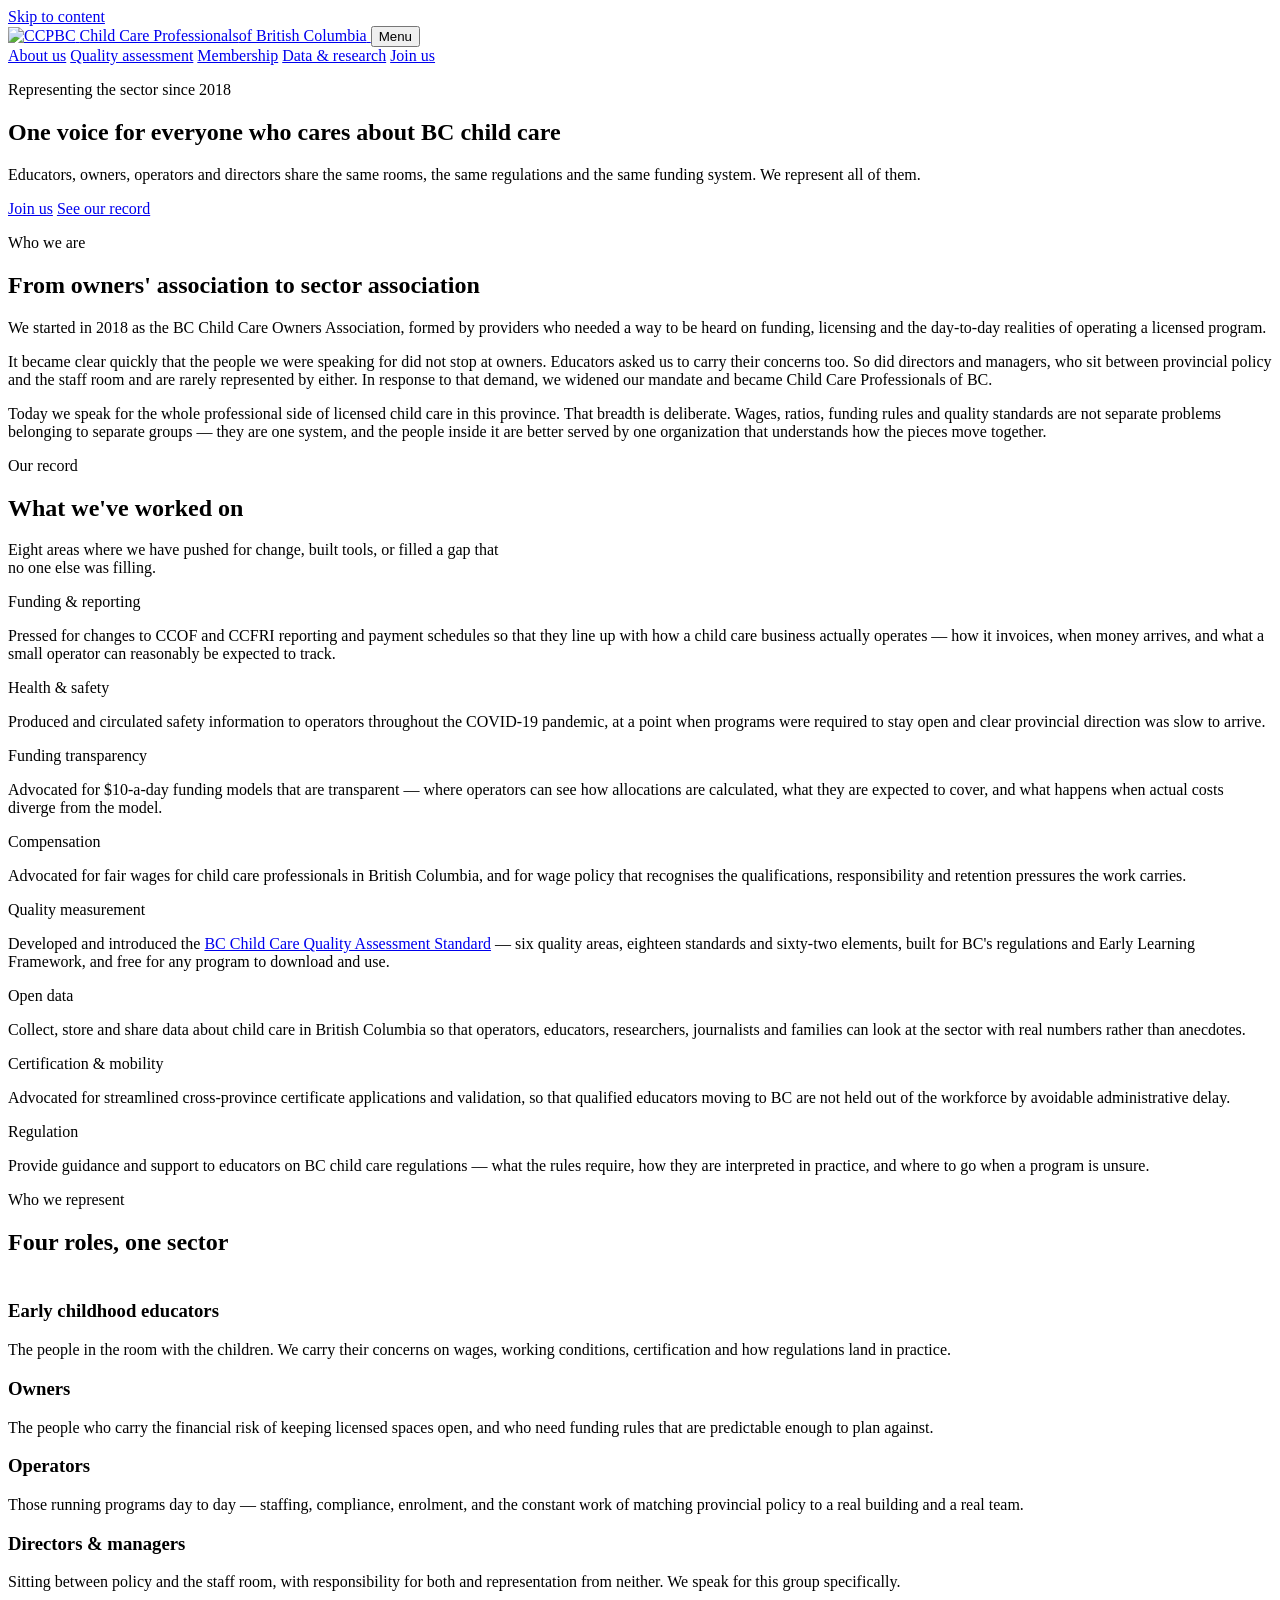
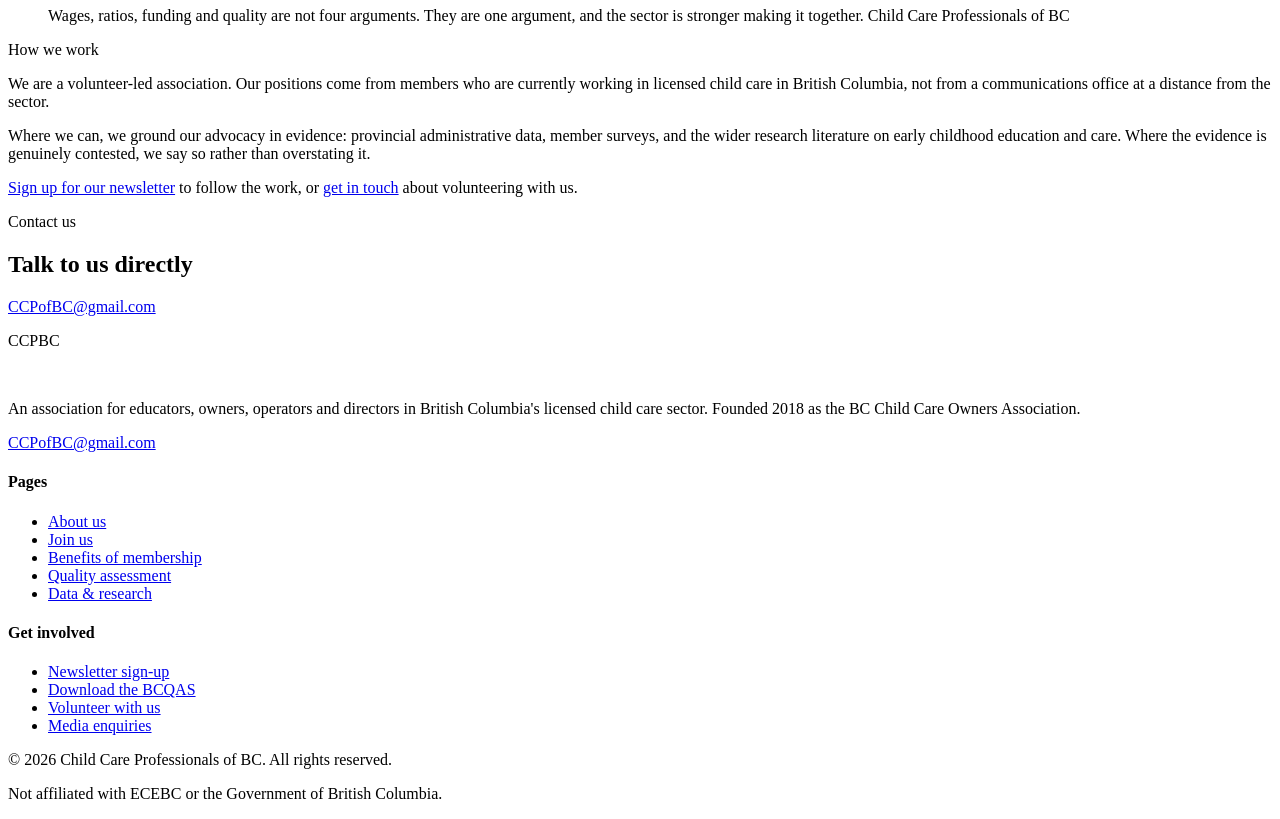
==== index.html @ 90296a8d "Add files via upload" ====
<!DOCTYPE html>
<html lang="en-CA">
<head>
<meta charset="utf-8">
<meta name="viewport" content="width=device-width, initial-scale=1">
<title>About us — Child Care Professionals of BC</title>
<meta name="description" content="Child Care Professionals of BC represents educators, owners, operators and directors across the province's licensed child care sector. Founded in 2018.">
<link rel="canonical" href="https://www.ccpofbc.org/">
<meta property="og:type" content="website">
<meta property="og:site_name" content="Child Care Professionals of BC">
<meta property="og:locale" content="en_CA">
<meta property="og:url" content="https://www.ccpofbc.org/">
<meta property="og:title" content="About us — Child Care Professionals of BC">
<meta property="og:description" content="Child Care Professionals of BC represents educators, owners, operators and directors across the province's licensed child care sector. Founded in 2018.">
<meta property="og:image" content="https://www.ccpofbc.org/assets/social-card.png">
<meta name="twitter:card" content="summary_large_image">
<meta name="twitter:title" content="About us — Child Care Professionals of BC">
<meta name="twitter:description" content="Child Care Professionals of BC represents educators, owners, operators and directors across the province's licensed child care sector. Founded in 2018.">
<meta name="twitter:image" content="https://www.ccpofbc.org/assets/social-card.png">
<link rel="icon" href="assets/favicon.svg" type="image/svg+xml">
<link rel="preconnect" href="https://fonts.googleapis.com">
<link rel="preconnect" href="https://fonts.gstatic.com" crossorigin>
<link href="https://fonts.googleapis.com/css2?family=Playfair+Display:ital,wght@0,400;0,700;0,800;1,400;1,700&family=Source+Sans+3:wght@400;600;700&display=swap" rel="stylesheet">
<link rel="stylesheet" href="assets/styles.css">
<script type="application/ld+json">
{
  "@context": "https://schema.org",
  "@type": "Organization",
  "name": "Child Care Professionals of BC",
  "alternateName": ["CCPofBC", "BC Child Care Owners Association", "BCCCOA"],
  "url": "https://www.ccpofbc.org/",
  "email": "CCPofBC@gmail.com",
  "foundingDate": "2018",
  "logo": "https://www.ccpofbc.org/assets/logo.png",
  "areaServed": {
    "@type": "AdministrativeArea",
    "name": "British Columbia, Canada"
  },
  "description": "An association representing early childhood educators, owners, operators and directors in British Columbia's licensed child care sector."
}
</script>
</head>
<body>
<a class="skip" href="#main">Skip to content</a>

<header class="topbar">
  <div class="wrap topbar__inner">
    <a class="brand" href="index.html">
      <img class="brand__logo" src="assets/logo.png" width="993" height="402" alt="CCPBC">
      <span class="brand__name">Child Care Professionals<span>of British Columbia</span></span>
    </a>
    <button class="menu-toggle" aria-expanded="false" aria-controls="site-nav">Menu</button>
    <nav class="nav" id="site-nav" aria-label="Main">
      <a href="index.html" aria-current="page">About us</a>
      <a href="quality-assessment.html">Quality assessment</a>
      <a href="benefits.html">Membership</a>
      <a href="data-research.html">Data &amp; research</a>
      <a class="btn btn--primary" href="join.html">Join us</a>
    </nav>
  </div>
</header>

<main id="main">

  <section class="hero">
    <div class="wrap">
      <p class="eyebrow">Representing the sector since 2018</p>
      <h1>One voice for everyone who cares about BC child care</h1>
    </div>
  </section>

  <section class="hero-intro">
    <div class="wrap">
      <p class="lede">Educators, owners, operators and directors share the same rooms, the same regulations and the same funding system. We represent all of them.</p>
      <div class="actions">
        <a class="btn btn--primary" href="join.html">Join us</a>
        <a class="btn btn--ghost" href="#record">See our record</a>
      </div>
    </div>
  </section>

  <section class="band">
    <div class="wrap grid grid--split">
      <div>
        <p class="eyebrow">Who we are</p>
        <h2>From owners' association to sector association</h2>
      </div>
      <div>
        <p class="lede">We started in 2018 as the BC Child Care Owners Association, formed by providers who needed a way to be heard on funding, licensing and the day-to-day realities of operating a licensed program.</p>
        <p>It became clear quickly that the people we were speaking for did not stop at owners. Educators asked us to carry their concerns too. So did directors and managers, who sit between provincial policy and the staff room and are rarely represented by either. In response to that demand, we widened our mandate and became Child Care Professionals of BC.</p>
        <p>Today we speak for the whole professional side of licensed child care in this province. That breadth is deliberate. Wages, ratios, funding rules and quality standards are not separate problems belonging to separate groups — they are one system, and the people inside it are better served by one organization that understands how the pieces move together.</p>
      </div>
    </div>
  </section>

  <section class="band band--paper" id="record">
    <div class="wrap">
      <p class="eyebrow">Our record</p>
      <h2>What we've worked on</h2>
      <p class="lede" style="max-width:62ch;">Eight areas where we have pushed for change, built tools, or filled a gap that no one else was filling.</p>

      <div class="record">
        <div class="record__row">
          <p class="record__tag">Funding &amp; reporting</p>
          <p class="record__body">Pressed for changes to CCOF and CCFRI reporting and payment schedules so that they line up with how a child care business actually operates — how it invoices, when money arrives, and what a small operator can reasonably be expected to track.</p>
        </div>
        <div class="record__row">
          <p class="record__tag">Health &amp; safety</p>
          <p class="record__body">Produced and circulated safety information to operators throughout the COVID-19 pandemic, at a point when programs were required to stay open and clear provincial direction was slow to arrive.</p>
        </div>
        <div class="record__row">
          <p class="record__tag">Funding transparency</p>
          <p class="record__body">Advocated for $10-a-day funding models that are transparent — where operators can see how allocations are calculated, what they are expected to cover, and what happens when actual costs diverge from the model.</p>
        </div>
        <div class="record__row">
          <p class="record__tag">Compensation</p>
          <p class="record__body">Advocated for fair wages for child care professionals in British Columbia, and for wage policy that recognises the qualifications, responsibility and retention pressures the work carries.</p>
        </div>
        <div class="record__row">
          <p class="record__tag">Quality measurement</p>
          <p class="record__body">Developed and introduced the <a href="quality-assessment.html">BC Child Care Quality Assessment Standard</a> — six quality areas, eighteen standards and sixty-two elements, built for BC's regulations and Early Learning Framework, and free for any program to download and use.</p>
        </div>
        <div class="record__row">
          <p class="record__tag">Open data</p>
          <p class="record__body">Collect, store and share data about child care in British Columbia so that operators, educators, researchers, journalists and families can look at the sector with real numbers rather than anecdotes.</p>
        </div>
        <div class="record__row">
          <p class="record__tag">Certification &amp; mobility</p>
          <p class="record__body">Advocated for streamlined cross-province certificate applications and validation, so that qualified educators moving to BC are not held out of the workforce by avoidable administrative delay.</p>
        </div>
        <div class="record__row">
          <p class="record__tag">Regulation</p>
          <p class="record__body">Provide guidance and support to educators on BC child care regulations — what the rules require, how they are interpreted in practice, and where to go when a program is unsure.</p>
        </div>
      </div>
    </div>
  </section>

  <section class="band band--ink">
    <div class="wrap">
      <p class="eyebrow">Who we represent</p>
      <h2>Four roles, one sector</h2>
      <div class="grid grid--4" style="margin-top:44px;">
        <div class="card">
          <h3>Early childhood educators</h3>
          <p>The people in the room with the children. We carry their concerns on wages, working conditions, certification and how regulations land in practice.</p>
        </div>
        <div class="card">
          <h3>Owners</h3>
          <p>The people who carry the financial risk of keeping licensed spaces open, and who need funding rules that are predictable enough to plan against.</p>
        </div>
        <div class="card">
          <h3>Operators</h3>
          <p>Those running programs day to day — staffing, compliance, enrolment, and the constant work of matching provincial policy to a real building and a real team.</p>
        </div>
        <div class="card">
          <h3>Directors &amp; managers</h3>
          <p>Sitting between policy and the staff room, with responsibility for both and representation from neither. We speak for this group specifically.</p>
        </div>
      </div>
    </div>
  </section>

  <section class="band band--petal">
    <div class="wrap grid grid--split">
      <blockquote class="quote">
        Wages, ratios, funding and quality are not four arguments. They are one argument, and the sector is stronger making it together.
        <span class="quote__source">Child Care Professionals of BC</span>
      </blockquote>
      <div>
        <p class="eyebrow">How we work</p>
        <p>We are a volunteer-led association. Our positions come from members who are currently working in licensed child care in British Columbia, not from a communications office at a distance from the sector.</p>
        <p>Where we can, we ground our advocacy in evidence: provincial administrative data, member surveys, and the wider research literature on early childhood education and care. Where the evidence is genuinely contested, we say so rather than overstating it.</p>
        <p><a href="join.html">Sign up for our newsletter</a> to follow the work, or <a href="mailto:CCPofBC@gmail.com">get in touch</a> about volunteering with us.</p>
      </div>
    </div>
  </section>

  <section class="band band--tight band--paper">
    <div class="wrap contact-strip">
      <div>
        <p class="eyebrow">Contact us</p>
        <h2>Talk to us directly</h2>
      </div>
      <a class="btn btn--dark" href="mailto:CCPofBC@gmail.com">CCPofBC@gmail.com</a>
    </div>
  </section>

</main>

<footer class="footer">
  <div class="wrap">
    <div class="footer__top">
      <div>
        <p class="footer__mark">CCPBC</p>
        <p><strong style="color:#fff;">Child Care Professionals of British Columbia</strong></p>
        <p>An association for educators, owners, operators and directors in British Columbia's licensed child care sector. Founded 2018 as the BC Child Care Owners Association.</p>
        <p><a href="mailto:CCPofBC@gmail.com">CCPofBC@gmail.com</a></p>
      </div>
      <div>
        <h4>Pages</h4>
        <ul>
          <li><a href="index.html">About us</a></li>
          <li><a href="join.html">Join us</a></li>
          <li><a href="benefits.html">Benefits of membership</a></li>
          <li><a href="quality-assessment.html">Quality assessment</a></li>
          <li><a href="data-research.html">Data &amp; research</a></li>
        </ul>
      </div>
      <div>
        <h4>Get involved</h4>
        <ul>
          <li><a href="join.html">Newsletter sign-up</a></li>
          <li><a href="quality-assessment.html#download">Download the BCQAS</a></li>
          <li><a href="mailto:CCPofBC@gmail.com">Volunteer with us</a></li>
          <li><a href="mailto:CCPofBC@gmail.com">Media enquiries</a></li>
        </ul>
      </div>
    </div>
    <div class="footer__base">
      <p>&copy; 2026 Child Care Professionals of BC. All rights reserved.</p>
      <p>Not affiliated with ECEBC or the Government of British Columbia.</p>
    </div>
  </div>
</footer>

<script src="assets/site.js" defer></script>
</body>
</html>
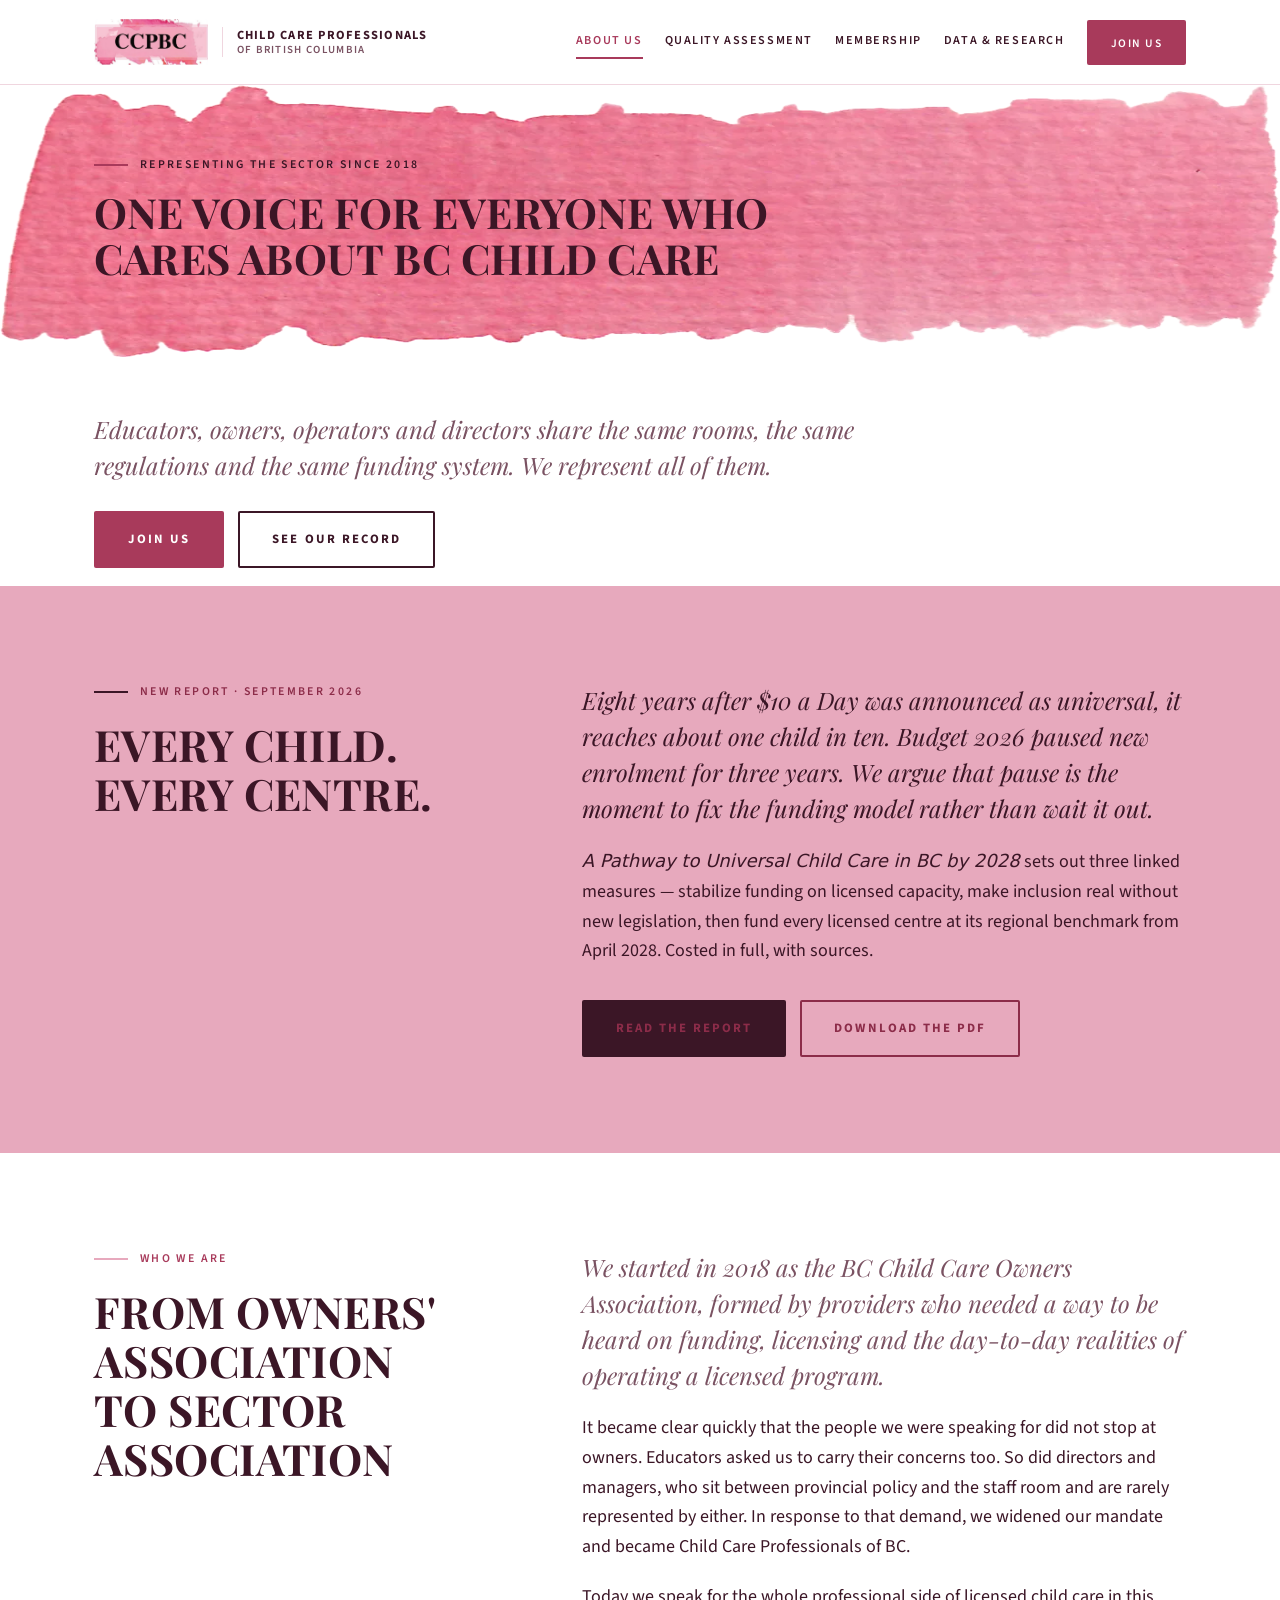
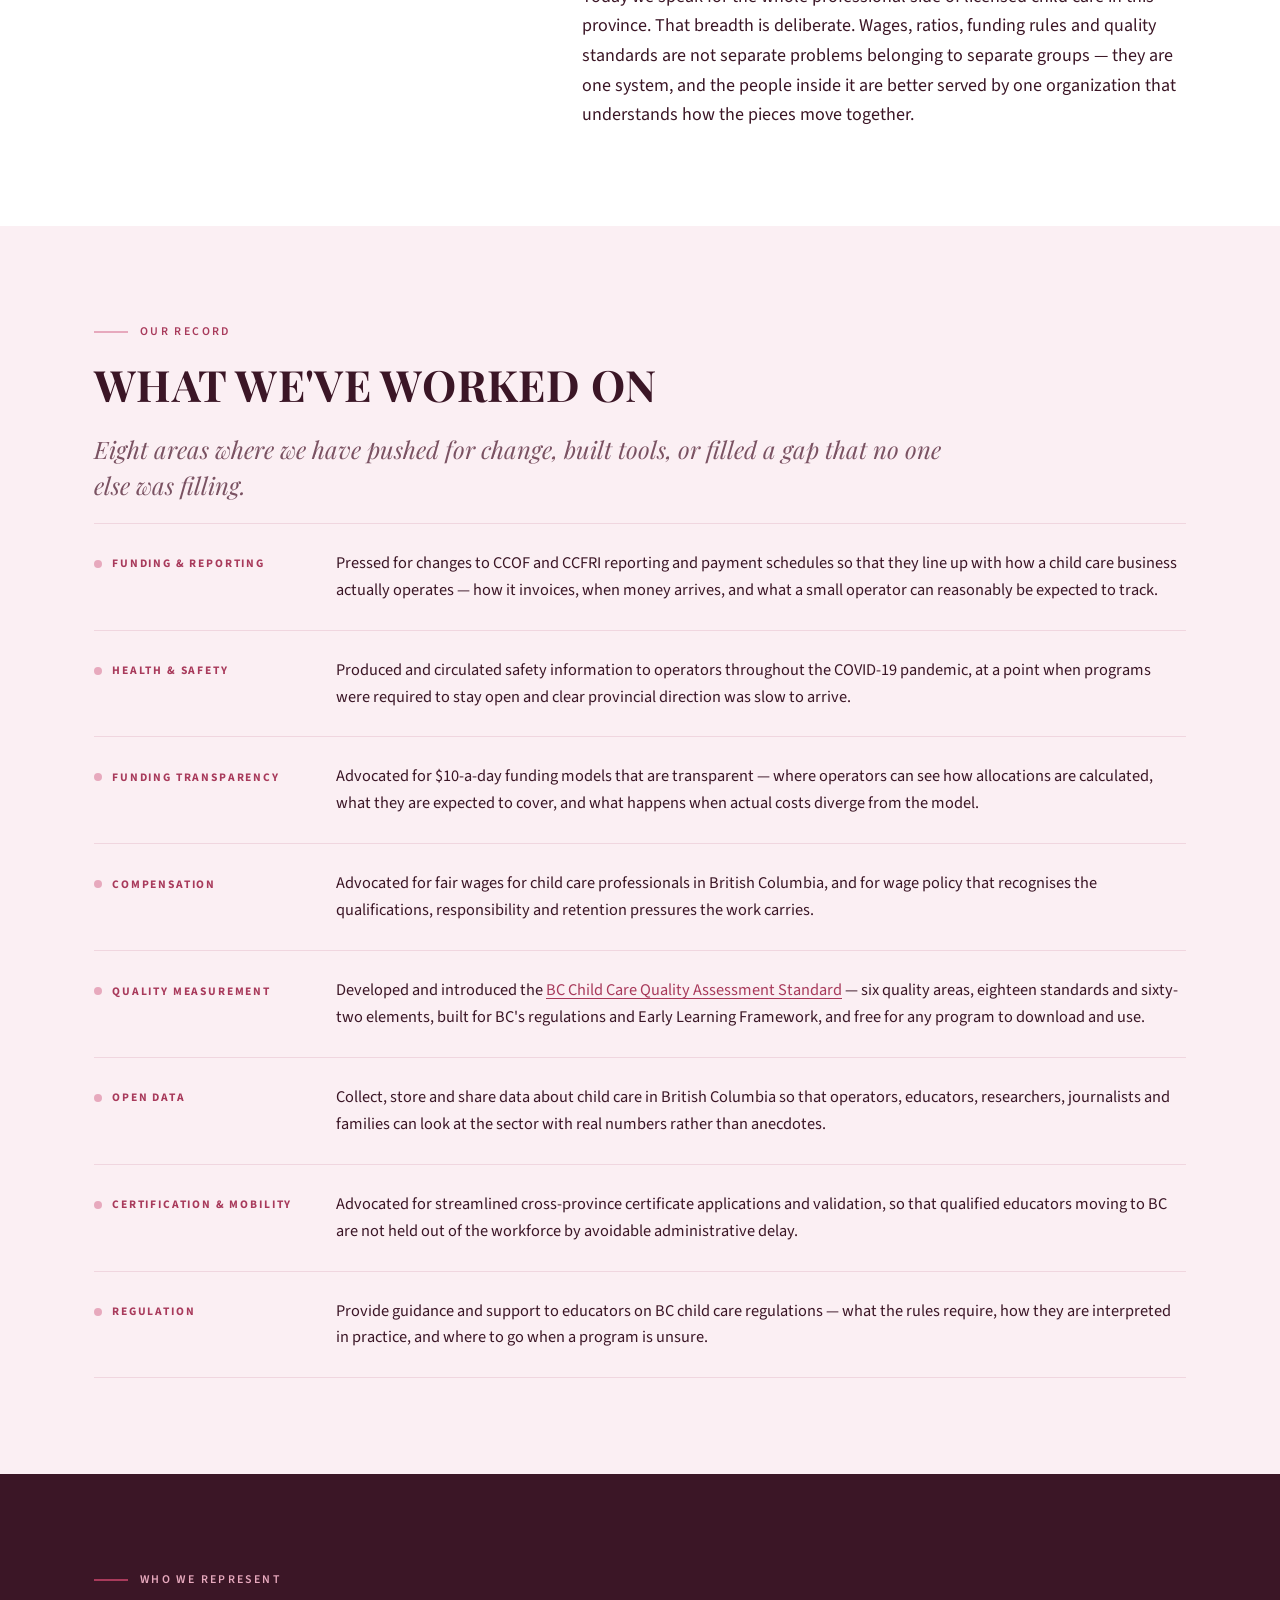
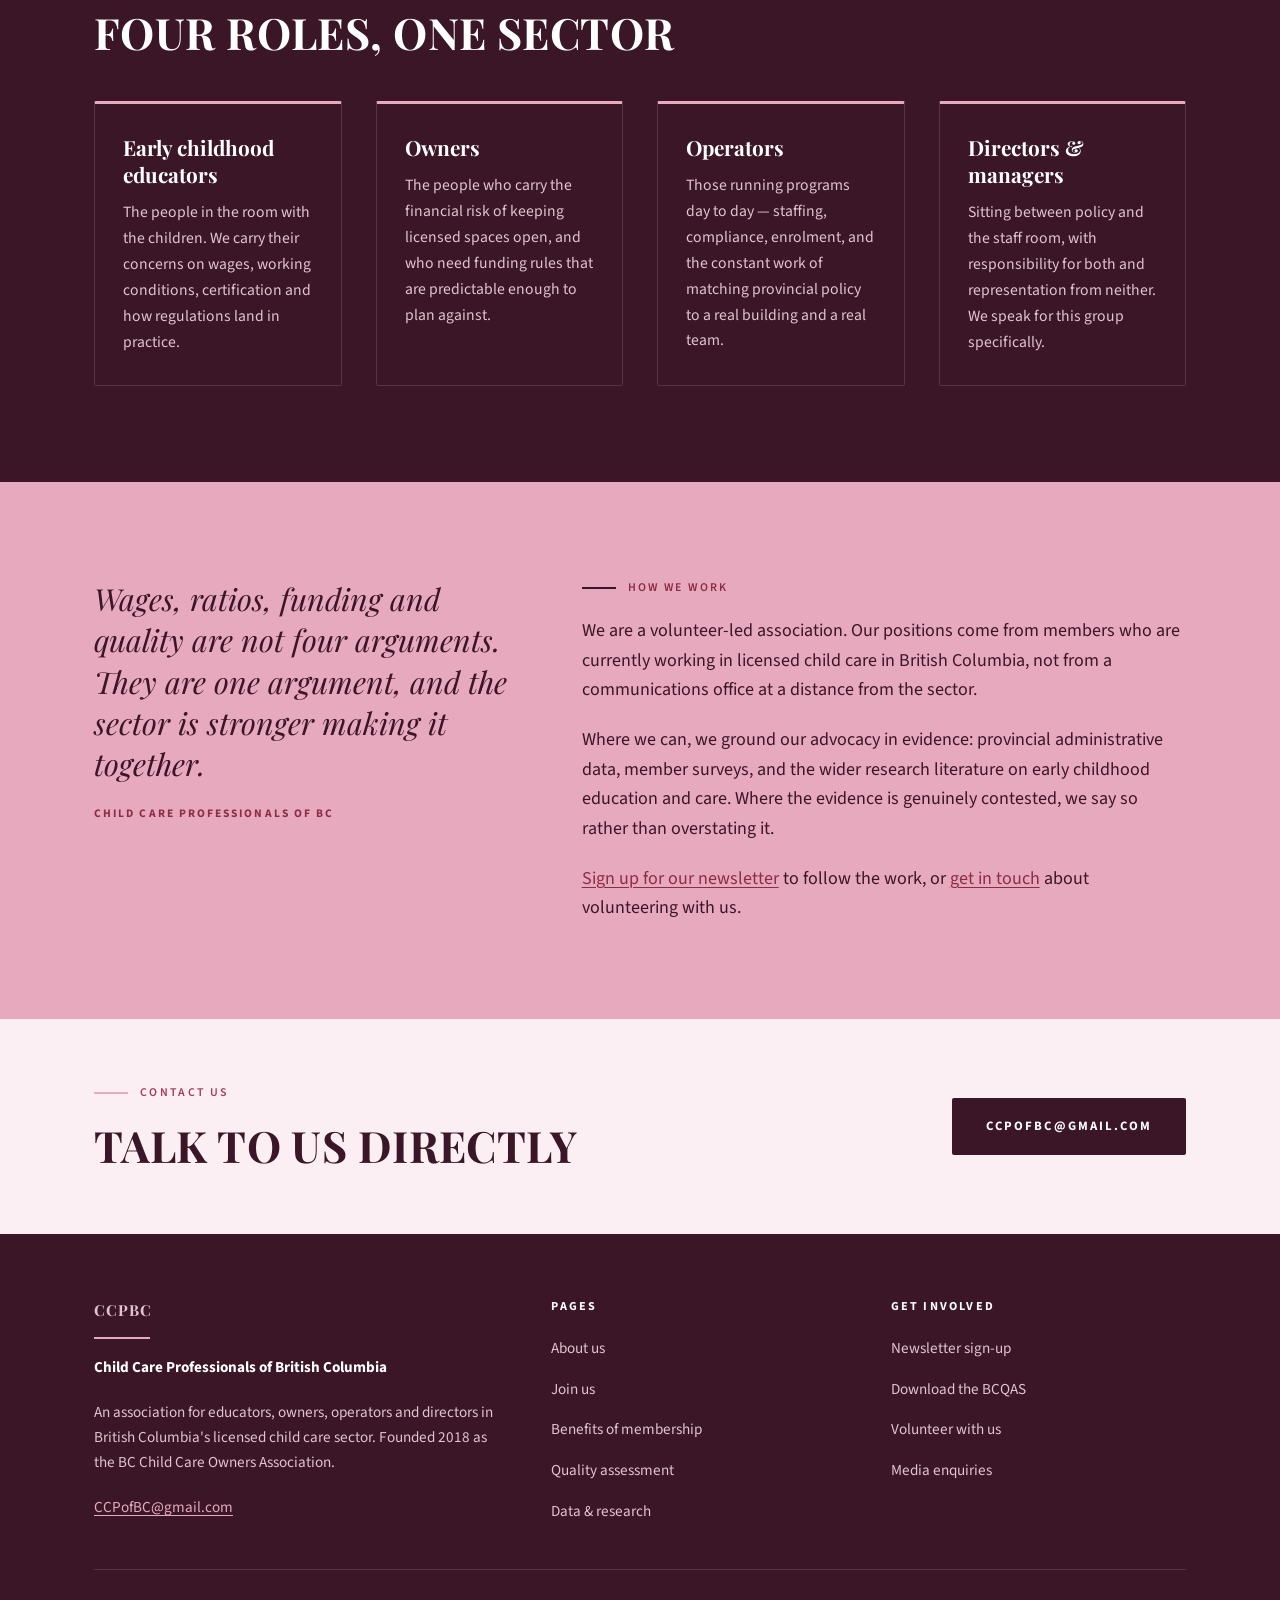
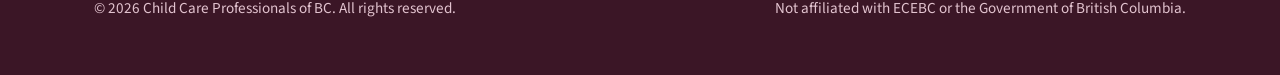
==== commit 540c13e8: "Add files via upload" ====
--- a/index.html
+++ b/index.html
@@ -79,6 +79,23 @@
     </div>
   </section>
 
+  <section class="band band--petal">
+    <div class="wrap grid grid--split">
+      <div>
+        <p class="eyebrow">New report · September 2026</p>
+        <h2>Every child. Every centre.</h2>
+      </div>
+      <div>
+        <p class="lede">Eight years after $10 a Day was announced as universal, it reaches about one child in ten. Budget 2026 paused new enrolment for three years. We argue that pause is the moment to fix the funding model rather than wait it out.</p>
+        <p><em>A Pathway to Universal Child Care in BC by 2028</em> sets out three linked measures &mdash; stabilize funding on licensed capacity, make inclusion real without new legislation, then fund every licensed centre at its regional benchmark from April 2028. Costed in full, with sources.</p>
+        <div class="actions">
+          <a class="btn btn--dark" href="data-research.html">Read the report</a>
+          <a class="btn btn--ghost" href="assets/pathway-to-universal-child-care-2028.pdf" download>Download the PDF</a>
+        </div>
+      </div>
+    </div>
+  </section>
+
   <section class="band">
     <div class="wrap grid grid--split">
       <div>
--- a/assets/styles.css
+++ b/assets/styles.css
@@ -0,0 +1,532 @@
+/* ============================================================
+   Child Care Professionals of BC
+   Shared stylesheet
+   ------------------------------------------------------------
+   Palette sampled from the CCPBC logo. Contrast ratios checked
+   against WCAG AA. Change a token here, it changes everywhere.
+   ============================================================ */
+
+:root {
+  /* Colour — pink and white */
+  --plum:     #3B1626;  /* text and dark bands      15.8:1 on white */
+  --plum-lt:  #55223A;  /* hover on plum                            */
+  --rose:     #A83A5B;  /* primary: buttons, links   6.1:1 w/ white */
+  --rose-dk:  #8C2C49;  /* primary hover                            */
+  --petal:    #E7A9BD;  /* the logo's wash colour   8.1:1 w/ plum   */
+  --petal-lt: #EFC6D3;  /* softer wash tone                         */
+  --blush:    #FBEFF3;  /* light section background                 */
+  --white:    #FFFFFF;
+  --muted:    #7A5262;  /* secondary text on light   6.5:1 on white */
+  --muted-lt: #E2C3CF;  /* secondary text on plum                   */
+  --line:     #F0D6DF;  /* hairlines on light                       */
+  --line-dk:  #5A3145;  /* hairlines on plum                        */
+
+  /* Type — Playfair Display echoes the serif in the logo mark */
+  --display: "Playfair Display", Georgia, "Times New Roman", serif;
+  --body:    "Source Sans 3", "Segoe UI", system-ui, sans-serif;
+
+  /* Layout */
+  --wrap: 1140px;
+  --gutter: 24px;
+  --band-y: 96px;
+  --radius: 2px;
+}
+
+/* ---------- Reset ---------- */
+*, *::before, *::after { box-sizing: border-box; }
+
+html { scroll-behavior: smooth; }
+
+body {
+  margin: 0;
+  background: var(--white);
+  color: var(--plum);
+  font-family: var(--body);
+  font-size: 18px;
+  line-height: 1.65;
+  -webkit-font-smoothing: antialiased;
+}
+
+img { max-width: 100%; display: block; }
+
+a { color: var(--rose); text-decoration-thickness: 1px; text-underline-offset: 3px; }
+a:hover { color: var(--rose-dk); }
+
+:focus-visible { outline: 3px solid var(--rose); outline-offset: 3px; }
+
+.skip {
+  position: absolute; left: -9999px; top: 0;
+  background: var(--rose); color: var(--white);
+  padding: 12px 20px; font-weight: 700; z-index: 200;
+}
+.skip:focus { left: 0; }
+
+/* ---------- Layout helpers ---------- */
+.wrap {
+  width: 100%;
+  max-width: var(--wrap);
+  margin: 0 auto;
+  padding-left: var(--gutter);
+  padding-right: var(--gutter);
+}
+.wrap--narrow { max-width: 780px; }
+
+.band { padding-top: var(--band-y); padding-bottom: var(--band-y); }
+.band--tight { padding-top: 64px; padding-bottom: 64px; }
+.band--paper  { background: var(--blush); }
+.band--ink    { background: var(--plum);  color: var(--white); }
+.band--petal { background: var(--petal); color: var(--plum); }
+
+.band--ink a { color: var(--petal); }
+.band--ink p { color: #EBD6DE; }
+.band--petal a { color: var(--rose-dk); }
+
+/* ---------- Type ---------- */
+.eyebrow {
+  font-family: var(--body);
+  font-size: 0.74rem;
+  font-weight: 600;
+  letter-spacing: 0.2em;
+  text-transform: uppercase;
+  color: var(--rose);
+  margin: 0 0 18px;
+  display: flex;
+  align-items: center;
+  gap: 12px;
+}
+.eyebrow::before {
+  content: "";
+  width: 34px; height: 2px;
+  background: var(--petal);
+  flex: none;
+}
+.band--ink .eyebrow { color: var(--petal); }
+.band--ink .eyebrow::before { background: var(--rose); }
+.band--petal .eyebrow { color: var(--rose-dk); }
+.band--petal .eyebrow::before { background: var(--plum); }
+
+h1, h2, h3, h4 {
+  font-family: var(--display);
+  font-weight: 700;
+  margin: 0 0 22px;
+  text-wrap: balance;
+}
+
+/* Serif capitals need a little tracking and air, unlike a grotesque */
+h1 {
+  font-size: clamp(2.3rem, 5.4vw, 4rem);
+  text-transform: uppercase;
+  letter-spacing: 0.005em;
+  line-height: 1.1;
+}
+h2 {
+  font-size: clamp(1.75rem, 3.4vw, 2.7rem);
+  text-transform: uppercase;
+  letter-spacing: 0.01em;
+  line-height: 1.14;
+}
+h3 { font-size: 1.3rem; line-height: 1.3; letter-spacing: 0; }
+h4 {
+  font-family: var(--body);
+  font-size: 0.76rem; font-weight: 700;
+  letter-spacing: 0.18em; text-transform: uppercase;
+  line-height: 1.4;
+}
+
+p { margin: 0 0 20px; }
+p:last-child { margin-bottom: 0; }
+
+.lede {
+  font-family: var(--display);
+  font-style: italic;
+  font-weight: 400;
+  font-size: clamp(1.2rem, 2vw, 1.5rem);
+  line-height: 1.5;
+  color: var(--muted);
+}
+.band--ink .lede { color: #E4CBD5; }
+.band--petal .lede { color: var(--plum); }
+
+/* Signature: the logo's wash colour, brushed behind a word */
+.mark { position: relative; display: inline-block; z-index: 0; }
+.mark::after {
+  content: "";
+  position: absolute;
+  left: -0.1em; right: -0.1em;
+  bottom: 0.04em;
+  height: 0.36em;
+  background: var(--petal);
+  z-index: -1;
+}
+.band--petal .mark::after { background: var(--white); }
+
+/* ---------- Buttons ---------- */
+.btn {
+  display: inline-block;
+  font-family: var(--body);
+  font-size: 0.8rem;
+  font-weight: 700;
+  letter-spacing: 0.16em;
+  text-transform: uppercase;
+  padding: 16px 32px;
+  border: 2px solid transparent;
+  border-radius: var(--radius);
+  cursor: pointer;
+  text-decoration: none;
+  transition: background-color .18s ease, color .18s ease, border-color .18s ease;
+}
+.btn--primary { background: var(--rose); color: var(--white); }
+.btn--primary:hover { background: var(--rose-dk); color: var(--white); }
+.btn--dark { background: var(--plum); color: var(--white); }
+.btn--dark:hover { background: var(--plum-lt); color: var(--white); }
+.btn--ghost { border-color: currentColor; background: transparent; color: inherit; }
+.btn--ghost:hover { background: var(--plum); border-color: var(--plum); color: var(--white); }
+.band--ink .btn--ghost:hover { background: var(--white); border-color: var(--white); color: var(--plum); }
+
+.actions { display: flex; flex-wrap: wrap; gap: 14px; margin-top: 34px; }
+
+/* ---------- Header ---------- */
+.topbar {
+  position: sticky; top: 0; z-index: 100;
+  background: var(--white);
+  border-bottom: 1px solid var(--line);
+}
+.topbar__inner {
+  display: flex; align-items: center; justify-content: space-between;
+  gap: 20px; min-height: 84px;
+}
+.brand { display: flex; align-items: center; gap: 14px; text-decoration: none; color: var(--plum); }
+.brand__logo { height: 46px; width: auto; flex: none; }
+.brand__name {
+  font-family: var(--body);
+  font-weight: 700; font-size: 0.78rem;
+  letter-spacing: 0.1em; text-transform: uppercase;
+  line-height: 1.3;
+  padding-left: 14px;
+  border-left: 1px solid var(--line);
+}
+.brand__name span {
+  display: block; font-weight: 600;
+  font-size: 0.68rem; letter-spacing: 0.12em; color: var(--muted);
+}
+
+.nav { display: flex; align-items: center; gap: 22px; }
+.nav a {
+  font-family: var(--body);
+  font-size: 0.76rem; font-weight: 600;
+  letter-spacing: 0.13em; text-transform: uppercase;
+  text-decoration: none; color: var(--plum);
+  padding-top: 6px; padding-bottom: 6px;
+  border-bottom: 2px solid transparent;
+}
+.nav a:hover { color: var(--rose); border-bottom-color: var(--petal); }
+.nav a[aria-current="page"] { color: var(--rose); border-bottom-color: var(--rose); }
+.nav .btn { padding: 12px 22px; font-size: 0.72rem; border-bottom: 0; color: var(--white); }
+.nav .btn:hover { border-bottom: 0; color: var(--white); }
+
+.menu-toggle {
+  display: none;
+  background: none; border: 1px solid var(--line);
+  border-radius: var(--radius);
+  padding: 10px 14px; cursor: pointer;
+  font-family: var(--body); font-size: 0.74rem; font-weight: 700;
+  letter-spacing: 0.14em; text-transform: uppercase;
+  color: var(--plum);
+}
+
+/* ---------- Hero ----------
+   A full-bleed band of your brush stroke across the top of every page,
+   carrying the eyebrow and the headline. The stroke is stretched to the
+   band, which keeps its ragged top and bottom edges — the character of the
+   paint — while the torn left and right ends run off screen.
+   The lede and buttons sit below it on white.                            */
+.hero {
+  background: url("brush.webp") center / 100% 100% no-repeat;
+  color: var(--plum);
+  padding-top: clamp(46px, 5.5vw, 74px);
+  padding-bottom: clamp(50px, 6vw, 80px);
+}
+
+.hero .eyebrow { color: var(--plum); margin-bottom: 14px; }
+.hero .eyebrow::before { background: var(--rose); }
+
+/* Deliberately smaller than headings elsewhere: the type has to sit inside
+   the paint with air around it, not fill it edge to edge. */
+.hero h1 {
+  font-size: clamp(1.6rem, 3.3vw, 2.6rem);
+  max-width: 26ch;
+  margin-bottom: 0;
+}
+
+/* A wash behind a word, inside a wash, reads as a mistake. */
+.hero h1 .mark::after { display: none; }
+
+.hero-intro {
+  padding-top: clamp(34px, 4.5vw, 54px);
+  padding-bottom: clamp(10px, 1.5vw, 18px);
+}
+.hero-intro .lede { max-width: 58ch; }
+.hero-intro .actions { margin-top: 28px; }
+
+.hero--compact {
+  padding-top: clamp(38px, 4.5vw, 60px);
+  padding-bottom: clamp(42px, 5vw, 66px);
+}
+
+/* ---------- Grids ---------- */
+.grid { display: grid; gap: 34px; }
+.grid--2 { grid-template-columns: repeat(2, 1fr); }
+.grid--3 { grid-template-columns: repeat(3, 1fr); }
+.grid--4 { grid-template-columns: repeat(4, 1fr); }
+.grid--split { grid-template-columns: minmax(0, 5fr) minmax(0, 7fr); gap: 56px; align-items: start; }
+
+.card {
+  background: var(--white);
+  border: 1px solid var(--line);
+  border-top: 3px solid var(--rose);
+  border-radius: var(--radius);
+  padding: 30px 28px;
+}
+.card h3 { margin-bottom: 12px; }
+.card p { font-size: 0.98rem; color: var(--muted); }
+.band--ink .card {
+  background: transparent;
+  border-color: var(--line-dk);
+  border-top-color: var(--petal);
+}
+.band--ink .card h3 { color: var(--white); }
+.band--ink .card p { color: var(--muted-lt); }
+
+/* ---------- Record (advocacy list) ---------- */
+.record { border-top: 1px solid var(--line); margin-top: 8px; }
+.record__row {
+  display: grid;
+  grid-template-columns: 210px 1fr;
+  gap: 32px;
+  padding: 26px 0;
+  border-bottom: 1px solid var(--line);
+  align-items: baseline;
+}
+.record__tag {
+  font-family: var(--body);
+  font-size: 0.72rem; font-weight: 700;
+  letter-spacing: 0.16em; text-transform: uppercase;
+  color: var(--rose);
+  display: flex; align-items: center; gap: 10px;
+}
+.record__tag::before {
+  content: ""; width: 8px; height: 8px; flex: none;
+  background: var(--petal); border-radius: 50%;
+}
+.record__body { margin: 0; font-size: 1.02rem; }
+
+/* ---------- Pull quote ---------- */
+.quote {
+  font-family: var(--display);
+  font-size: clamp(1.35rem, 2.6vw, 1.9rem);
+  line-height: 1.35;
+  font-style: italic;
+  margin: 0;
+  max-width: 26ch;
+}
+.quote__source {
+  font-family: var(--body);
+  font-size: 0.72rem; font-style: normal; font-weight: 700;
+  letter-spacing: 0.18em; text-transform: uppercase;
+  color: var(--rose-dk);
+  margin-top: 22px; display: block;
+}
+
+/* ---------- Forms ---------- */
+.form { display: grid; gap: 22px; }
+.field { display: grid; gap: 7px; }
+.field label {
+  font-family: var(--body);
+  font-size: 0.74rem; font-weight: 700;
+  letter-spacing: 0.15em; text-transform: uppercase;
+}
+.field input, .field select, .field textarea {
+  font: inherit; font-size: 1rem;
+  padding: 14px 16px;
+  border: 1px solid var(--line);
+  border-radius: var(--radius);
+  background: var(--white);
+  color: var(--plum);
+  width: 100%;
+}
+.field input:focus, .field select:focus, .field textarea:focus { border-color: var(--rose); }
+.field__hint { font-size: 0.85rem; color: var(--muted); }
+.field--row { display: grid; grid-template-columns: 1fr 1fr; gap: 22px; }
+
+.consent {
+  display: grid; grid-template-columns: 22px 1fr; gap: 14px;
+  align-items: start;
+  background: var(--blush);
+  border: 1px solid var(--line);
+  border-radius: var(--radius);
+  padding: 20px;
+  font-size: 0.92rem;
+  color: var(--muted);
+}
+.consent input { width: 20px; height: 20px; margin-top: 3px; accent-color: var(--rose); }
+.consent label { cursor: pointer; }
+
+.form__status {
+  font-size: 0.95rem;
+  padding: 16px 18px;
+  border-radius: var(--radius);
+  border-left: 3px solid var(--rose);
+  background: var(--blush);
+  color: var(--plum);
+}
+.form__status[hidden] { display: none; }
+
+.hp { position: absolute; left: -5000px; width: 1px; height: 1px; overflow: hidden; }
+
+/* ---------- Download panel ---------- */
+.download {
+  display: grid; grid-template-columns: auto 1fr auto;
+  gap: 28px; align-items: center;
+  border: 1px solid var(--petal);
+  outline: 1px solid var(--petal);
+  outline-offset: 6px;
+  border-radius: var(--radius);
+  padding: 32px;
+  background: var(--white);
+}
+.download__icon {
+  width: 58px; height: 58px; flex: none;
+  background: var(--rose); color: var(--white);
+  border-radius: var(--radius); display: grid; place-items: center;
+  font-family: var(--body); font-weight: 700; font-size: 0.78rem;
+  letter-spacing: 0.1em;
+}
+.download h3 { margin-bottom: 6px; }
+.download p { margin: 0; font-size: 0.95rem; color: var(--muted); }
+
+/* ---------- Coming soon ---------- */
+.soon {
+  border: 1px solid var(--petal);
+  outline: 1px solid var(--petal);
+  outline-offset: 6px;
+  border-radius: var(--radius);
+  padding: 56px 40px;
+  text-align: center;
+  background: var(--blush);
+}
+.soon__tag {
+  display: inline-block;
+  font-family: var(--body);
+  font-size: 0.72rem; font-weight: 700;
+  letter-spacing: 0.22em; text-transform: uppercase;
+  background: var(--rose); color: var(--white);
+  padding: 8px 18px; border-radius: 100px;
+  margin-bottom: 22px;
+}
+.soon p { max-width: 56ch; margin-left: auto; margin-right: auto; color: var(--muted); }
+
+/* ---------- References ---------- */
+.refs { list-style: none; padding: 0; margin: 0; display: grid; gap: 18px; }
+.refs li {
+  font-size: 0.92rem; line-height: 1.55; color: var(--muted);
+  padding-left: 20px; border-left: 2px solid var(--line);
+}
+.refs cite { font-style: italic; }
+
+/* ---------- Contact strip ---------- */
+.contact-strip {
+  display: flex; flex-wrap: wrap; align-items: center;
+  justify-content: space-between; gap: 28px;
+}
+.contact-strip h2 { margin-bottom: 0; max-width: 18ch; }
+
+/* ---------- Footer ---------- */
+.footer {
+  background: var(--plum); color: var(--muted-lt);
+  padding-top: 64px; padding-bottom: 34px;
+}
+.footer__top {
+  display: grid; grid-template-columns: minmax(0, 1.4fr) repeat(2, minmax(0, 1fr));
+  gap: 44px;
+  padding-bottom: 44px;
+  border-bottom: 1px solid var(--line-dk);
+}
+.footer h4 { color: var(--white); margin-bottom: 18px; }
+.footer p { color: var(--muted-lt); font-size: 0.95rem; }
+.footer a { color: var(--petal); }
+.footer a:hover { color: var(--white); }
+.footer ul { list-style: none; margin: 0; padding: 0; display: grid; gap: 11px; }
+.footer ul a { color: var(--muted-lt); text-decoration: none; font-size: 0.95rem; }
+.footer ul a:hover { color: var(--petal); }
+
+/* Footer wordmark: the logo art has a white ground, so on plum we set the
+   name in type rather than dropping a white box into the band. */
+.footer__mark {
+  font-family: var(--display);
+  font-weight: 700; font-size: 1.85rem;
+  letter-spacing: 0.06em;
+  color: var(--white);
+  margin: 0 0 6px;
+}
+.footer__mark::after {
+  content: "";
+  display: block; width: 56px; height: 2px;
+  background: var(--petal);
+  margin-top: 14px; margin-bottom: 16px;
+}
+.footer__base {
+  padding-top: 26px;
+  display: flex; flex-wrap: wrap; gap: 14px;
+  justify-content: space-between;
+  font-size: 0.85rem;
+}
+
+/* ---------- Responsive ---------- */
+@media (max-width: 980px) {
+  :root { --band-y: 72px; }
+  .grid--4 { grid-template-columns: repeat(2, 1fr); }
+  .grid--split { grid-template-columns: 1fr; gap: 36px; }
+  .footer__top { grid-template-columns: 1fr 1fr; }
+}
+
+@media (max-width: 900px) {
+  body { font-size: 17px; }
+  .menu-toggle { display: block; }
+  .brand__name { display: none; }
+  .nav {
+    display: none;
+    position: absolute; left: 0; right: 0; top: 100%;
+    flex-direction: column; align-items: stretch; gap: 0;
+    background: var(--white);
+    border-bottom: 1px solid var(--line);
+    padding: 10px var(--gutter) 22px;
+  }
+  .nav.is-open { display: flex; }
+  .nav a { padding-top: 14px; padding-bottom: 14px; border-bottom: 1px solid var(--line); }
+  .nav .btn { margin-top: 16px; text-align: center; }
+  .topbar__inner { position: relative; }
+
+  /* Narrow screens: the headline wraps to more lines, so the band grows
+     taller on its own — pull the padding in so it doesn't tower. */
+  .hero { padding-top: 34px; padding-bottom: 38px; background-size: 128% 100%; }
+  .hero h1 { max-width: none; }
+}
+
+@media (max-width: 760px) {
+  .grid--2, .grid--3, .grid--4 { grid-template-columns: 1fr; }
+  .record__row { grid-template-columns: 1fr; gap: 10px; }
+  .field--row { grid-template-columns: 1fr; }
+  .download { grid-template-columns: 1fr; text-align: left; }
+  .footer__top { grid-template-columns: 1fr; }
+}
+
+@media (prefers-reduced-motion: reduce) {
+  html { scroll-behavior: auto; }
+  * { animation-duration: .001ms !important; transition-duration: .001ms !important; }
+}
+
+@media print {
+  .topbar, .footer, .btn { display: none; }
+  .hero { background: none; }
+  body { font-size: 12pt; color: #000; }
+}
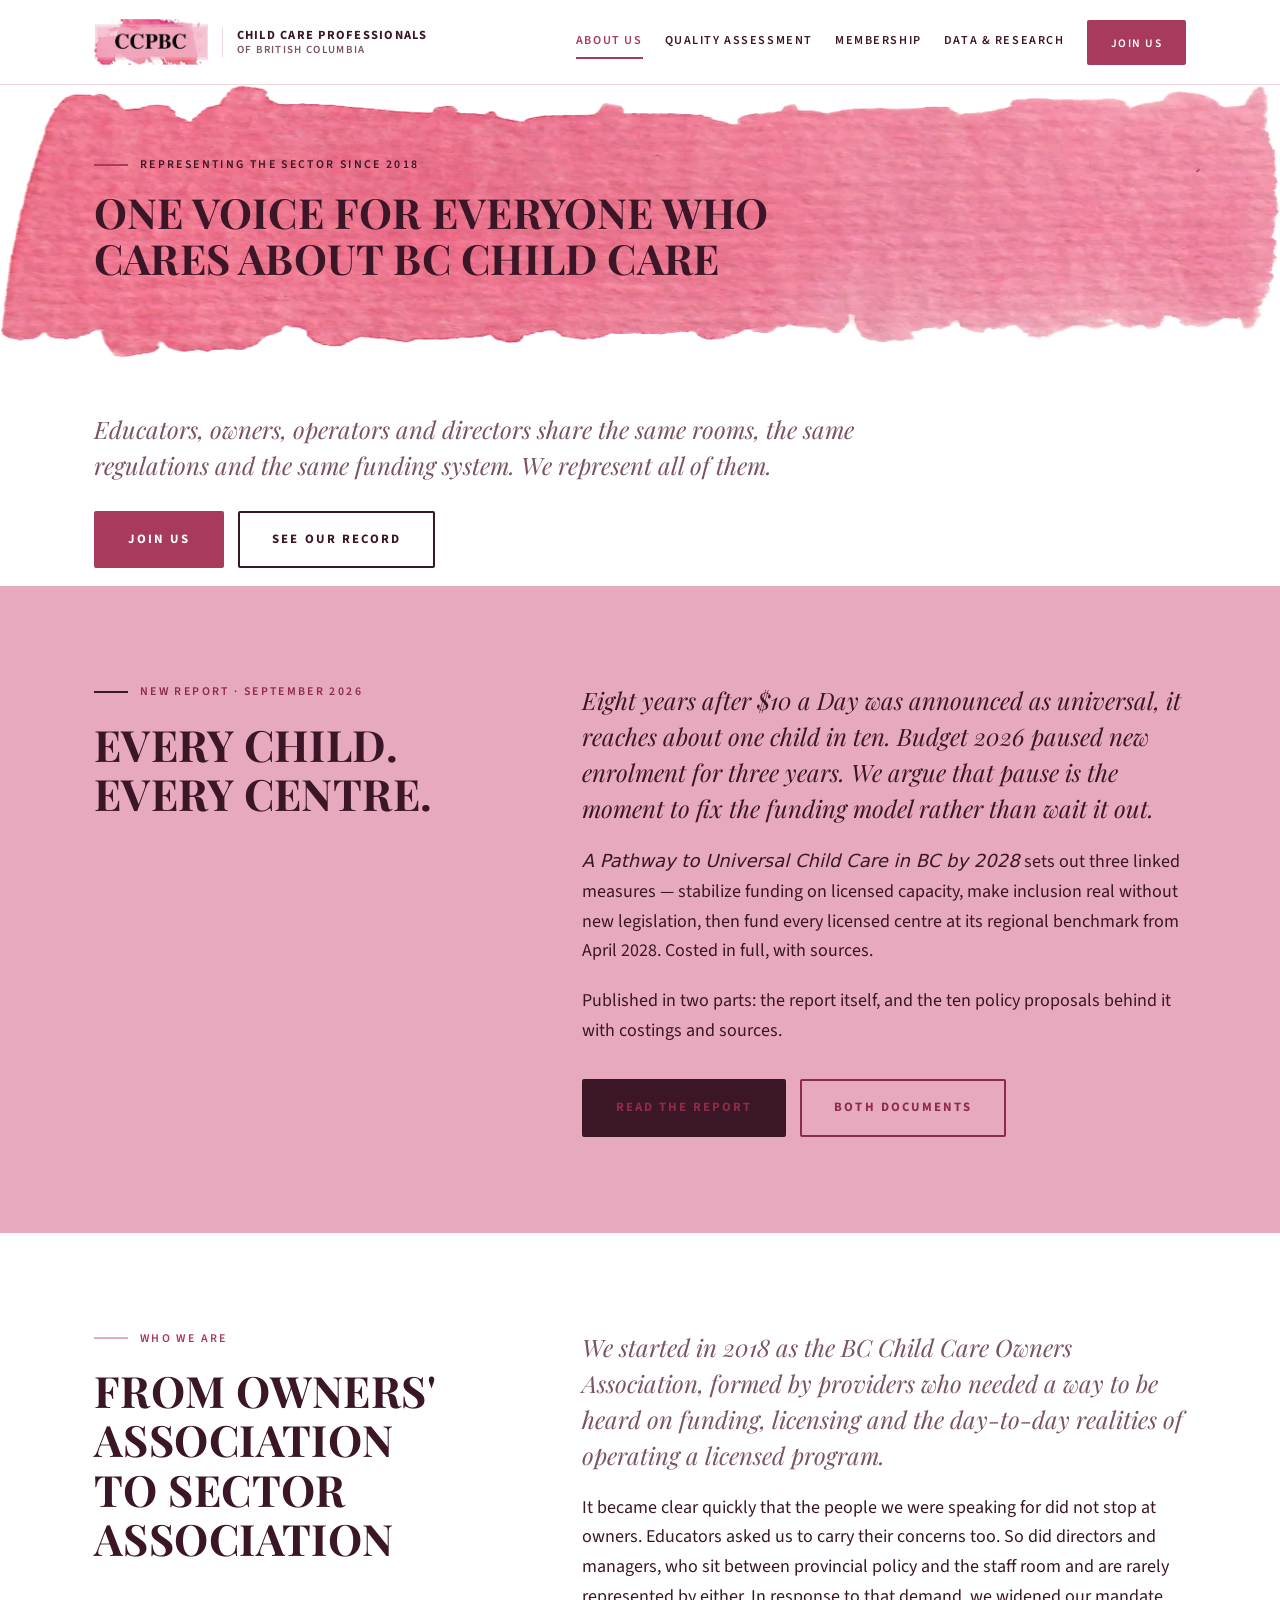
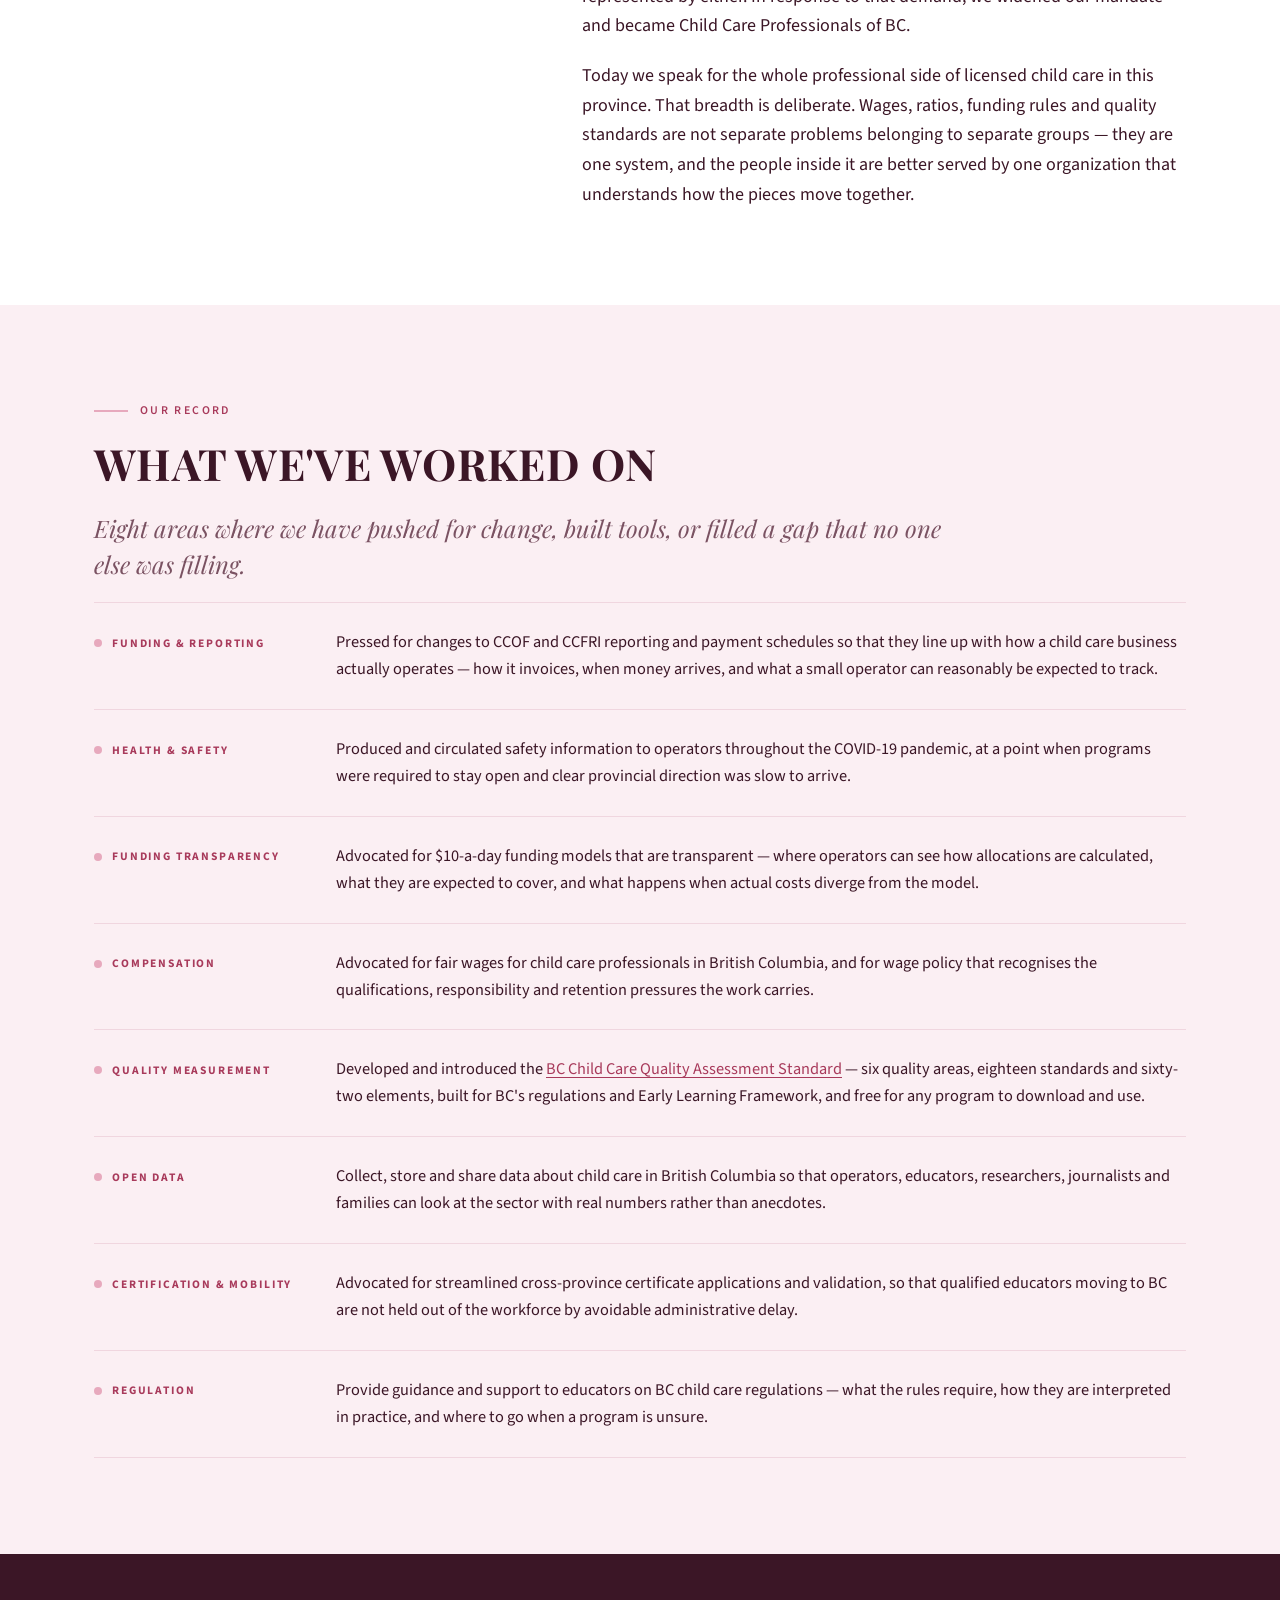
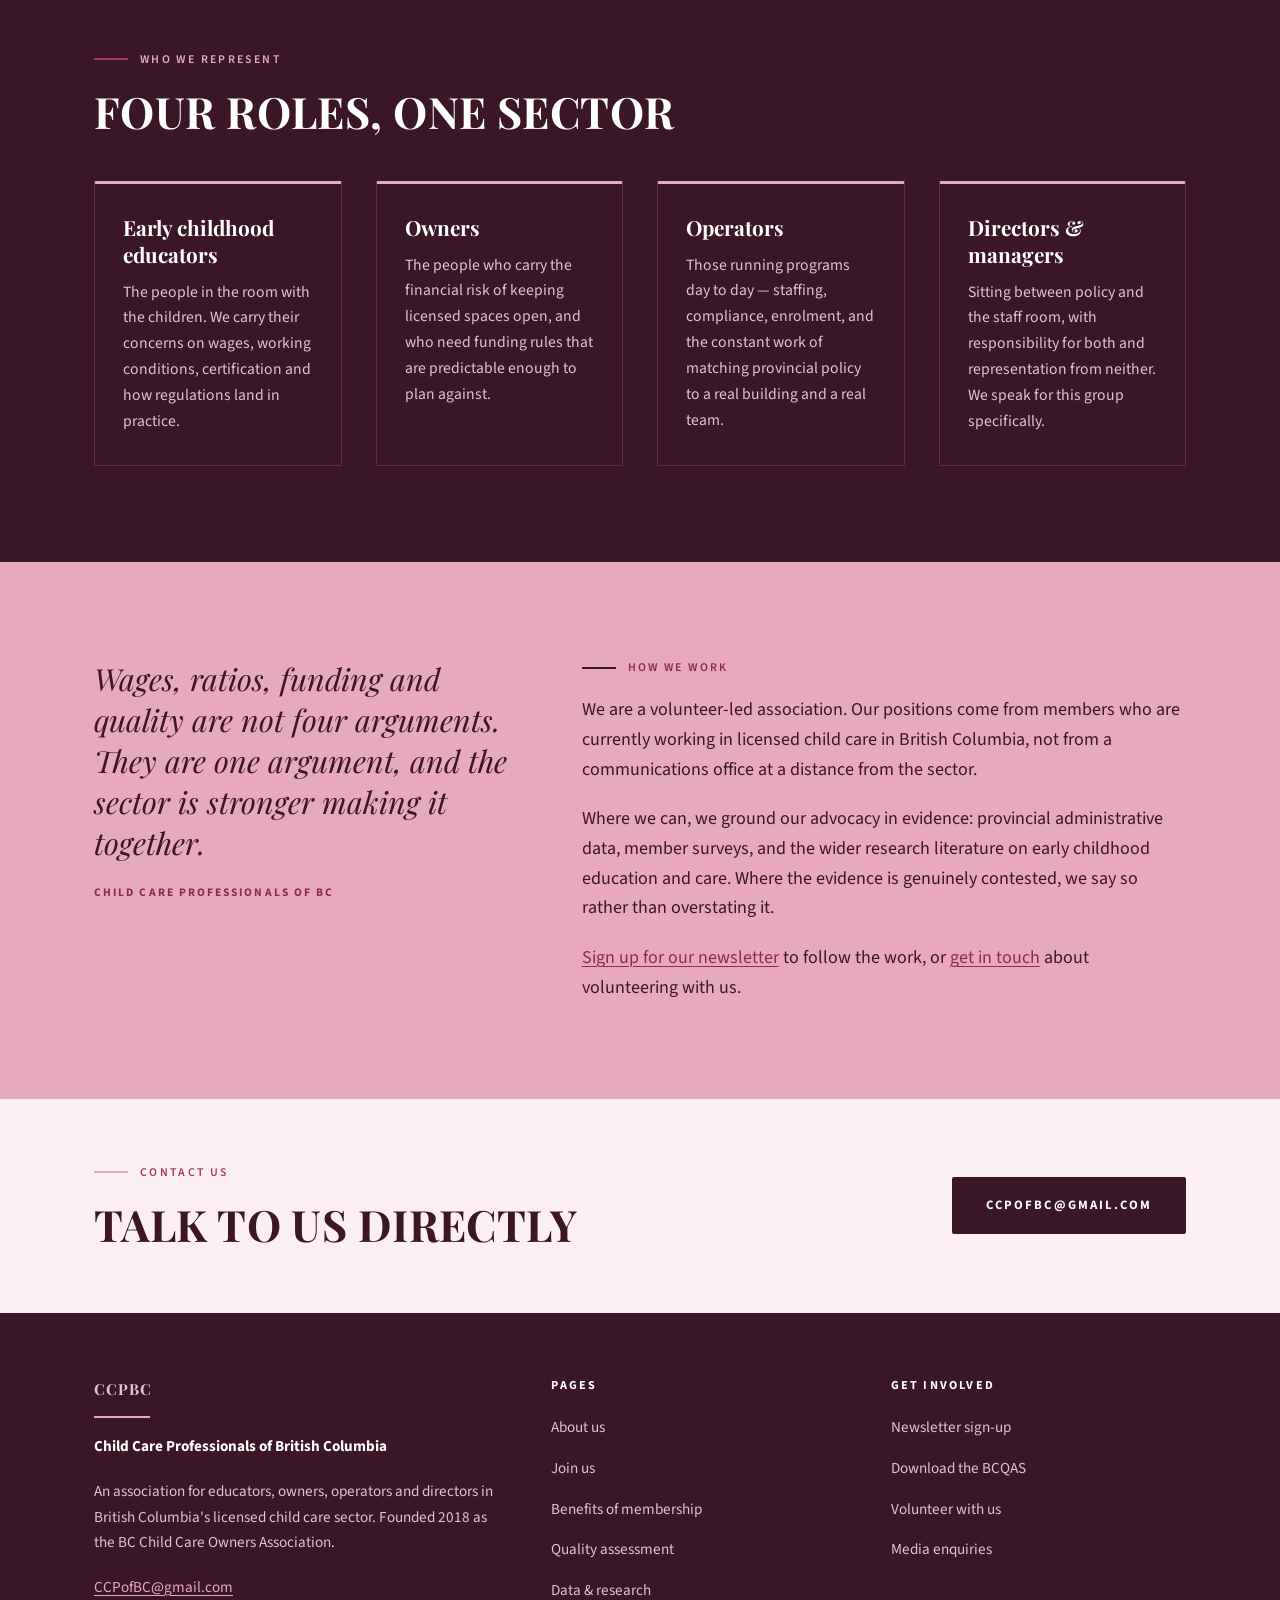
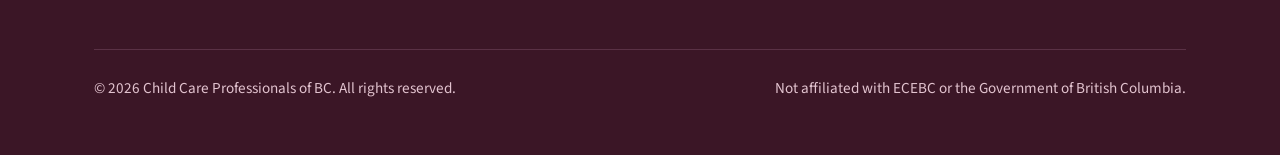
==== commit 12d2413e: "Add files via upload" ====
--- a/index.html
+++ b/index.html
@@ -88,9 +88,10 @@
       <div>
         <p class="lede">Eight years after $10 a Day was announced as universal, it reaches about one child in ten. Budget 2026 paused new enrolment for three years. We argue that pause is the moment to fix the funding model rather than wait it out.</p>
         <p><em>A Pathway to Universal Child Care in BC by 2028</em> sets out three linked measures &mdash; stabilize funding on licensed capacity, make inclusion real without new legislation, then fund every licensed centre at its regional benchmark from April 2028. Costed in full, with sources.</p>
+        <p>Published in two parts: the report itself, and the ten policy proposals behind it with costings and sources.</p>
         <div class="actions">
           <a class="btn btn--dark" href="data-research.html">Read the report</a>
-          <a class="btn btn--ghost" href="assets/pathway-to-universal-child-care-2028.pdf" download>Download the PDF</a>
+          <a class="btn btn--ghost" href="data-research.html#download">Both documents</a>
         </div>
       </div>
     </div>
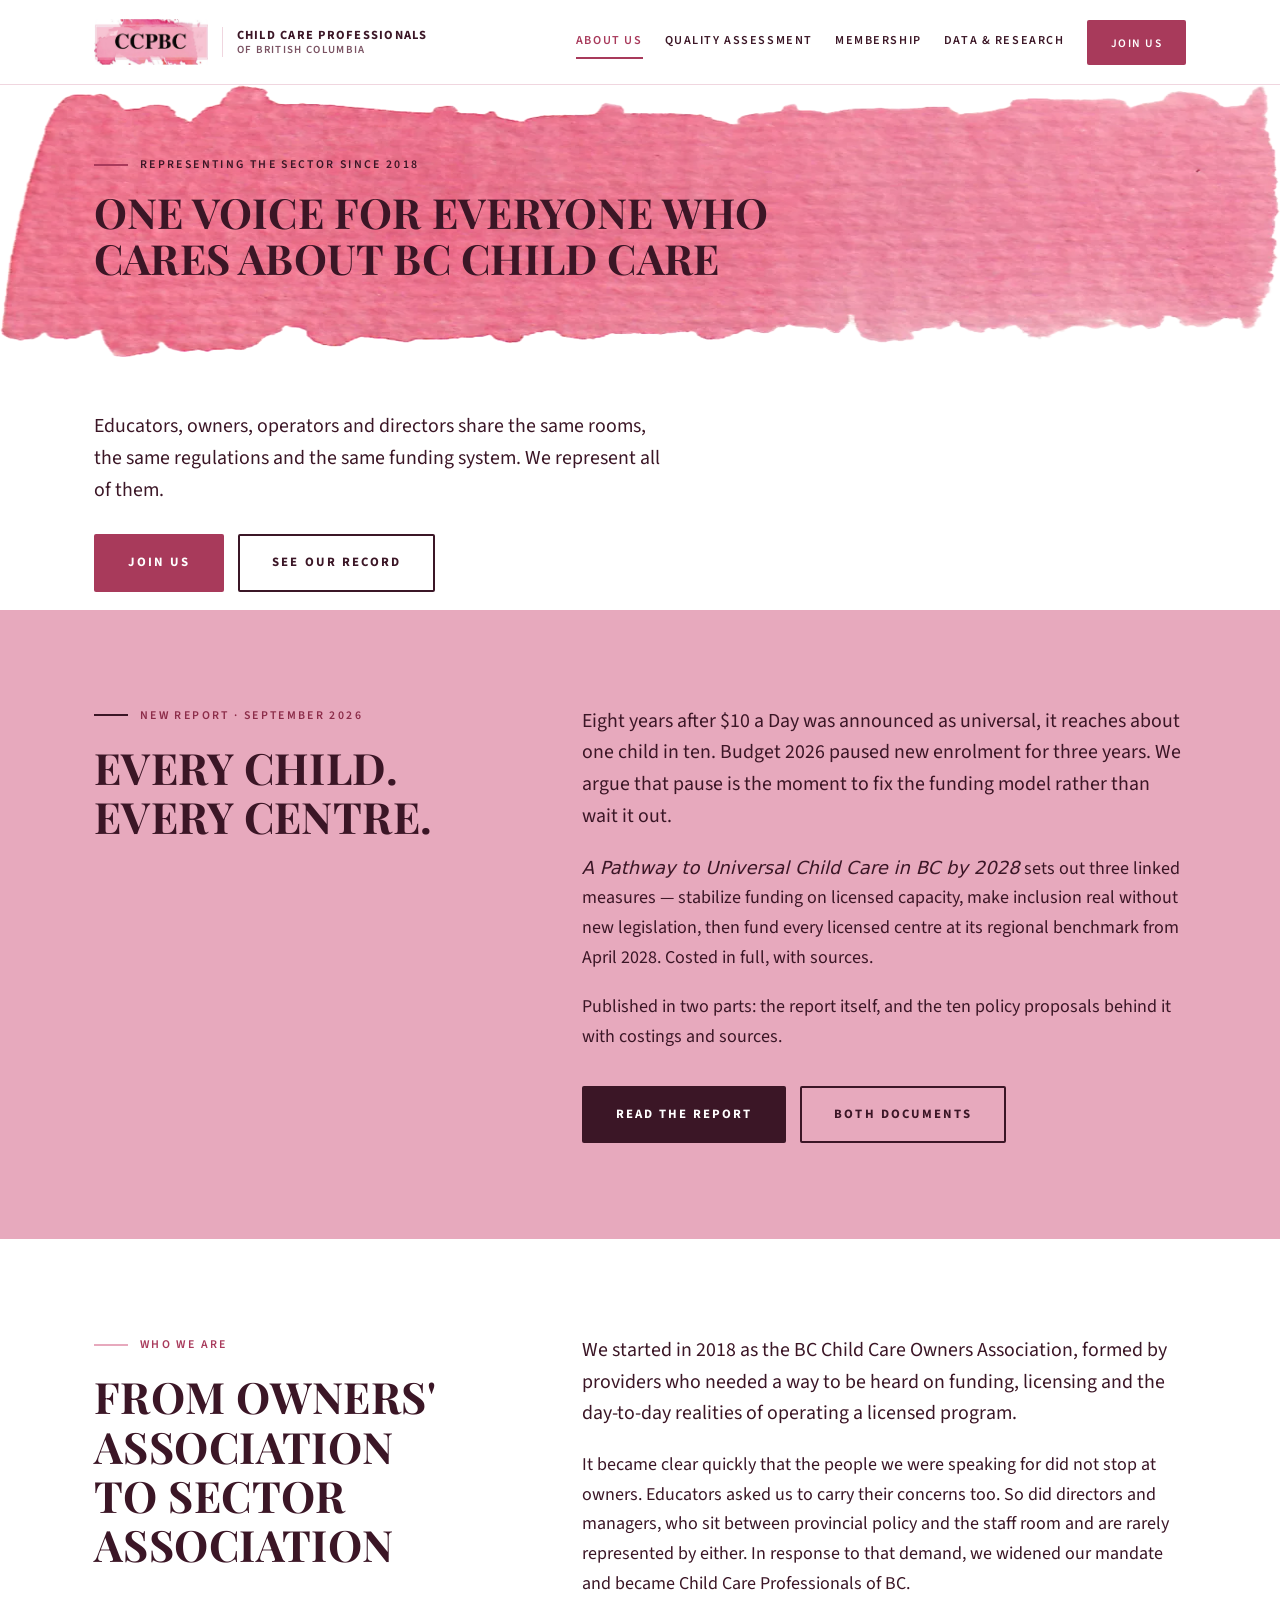
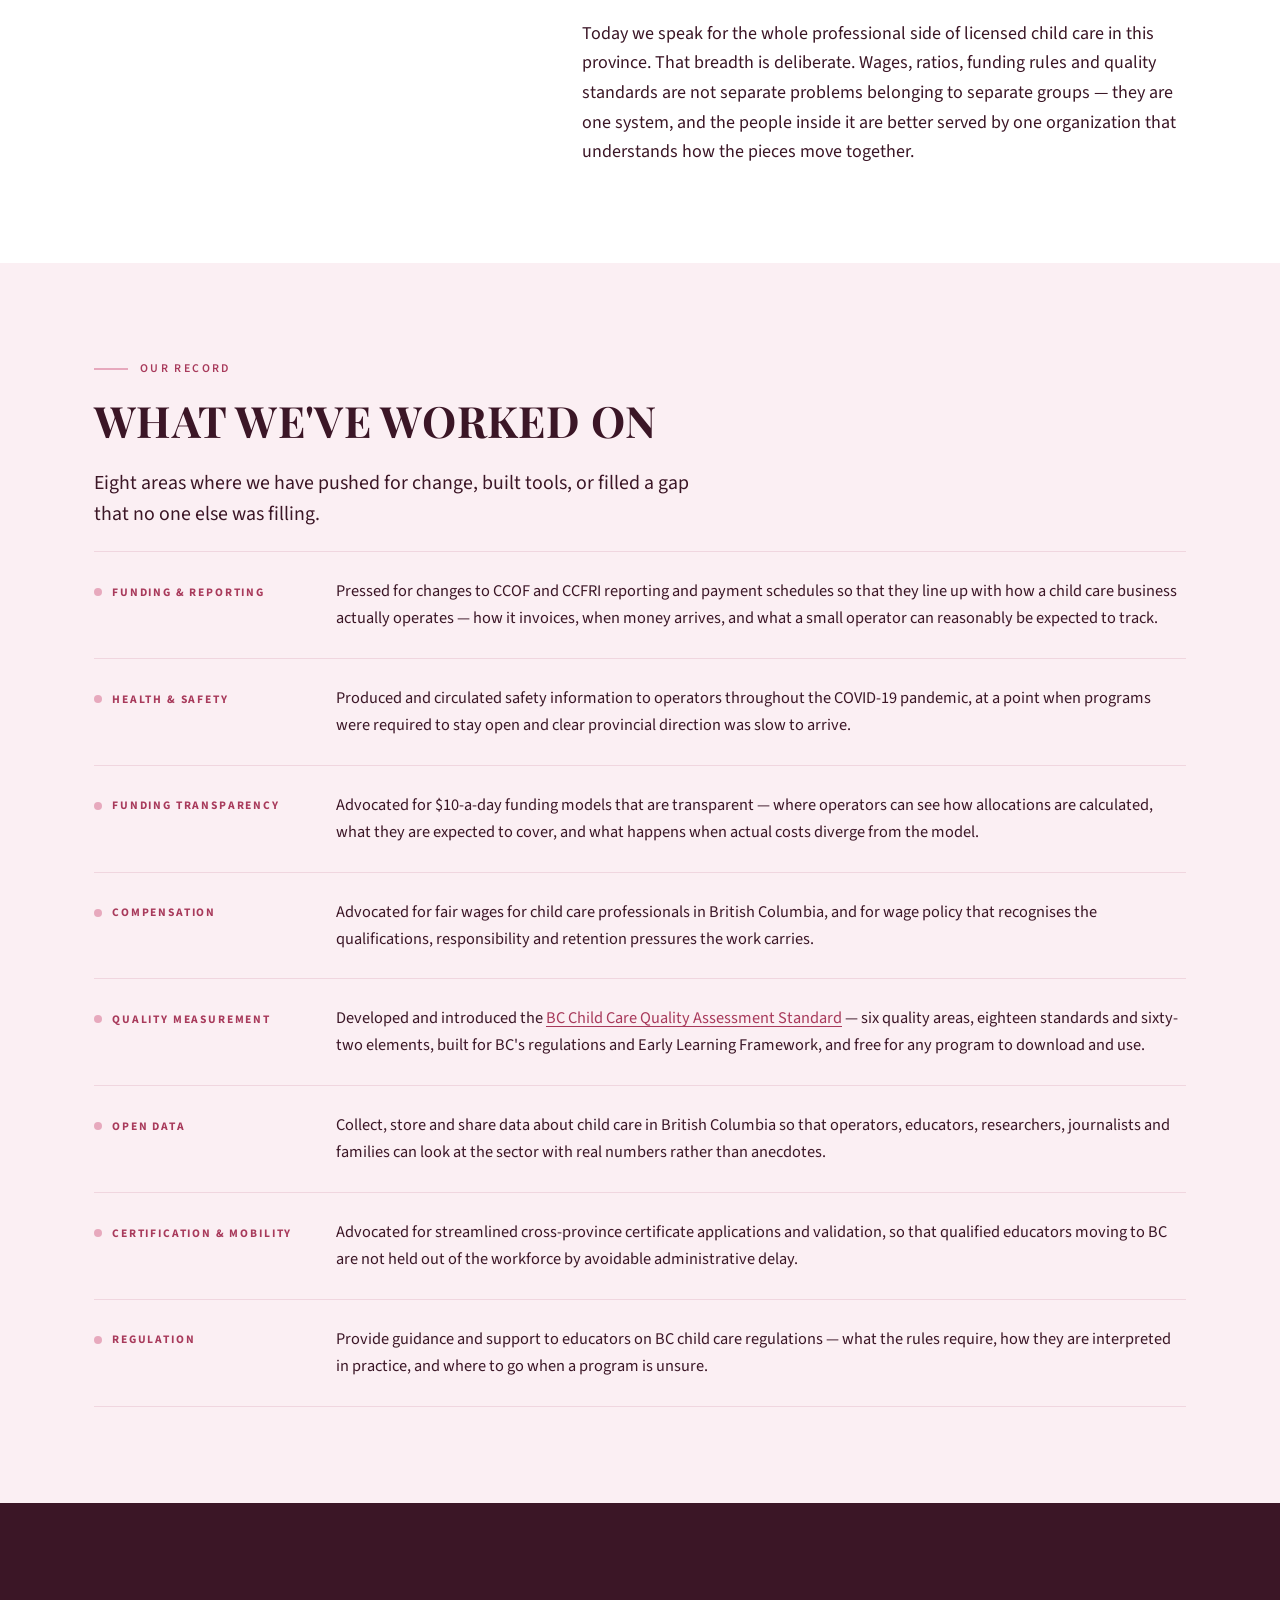
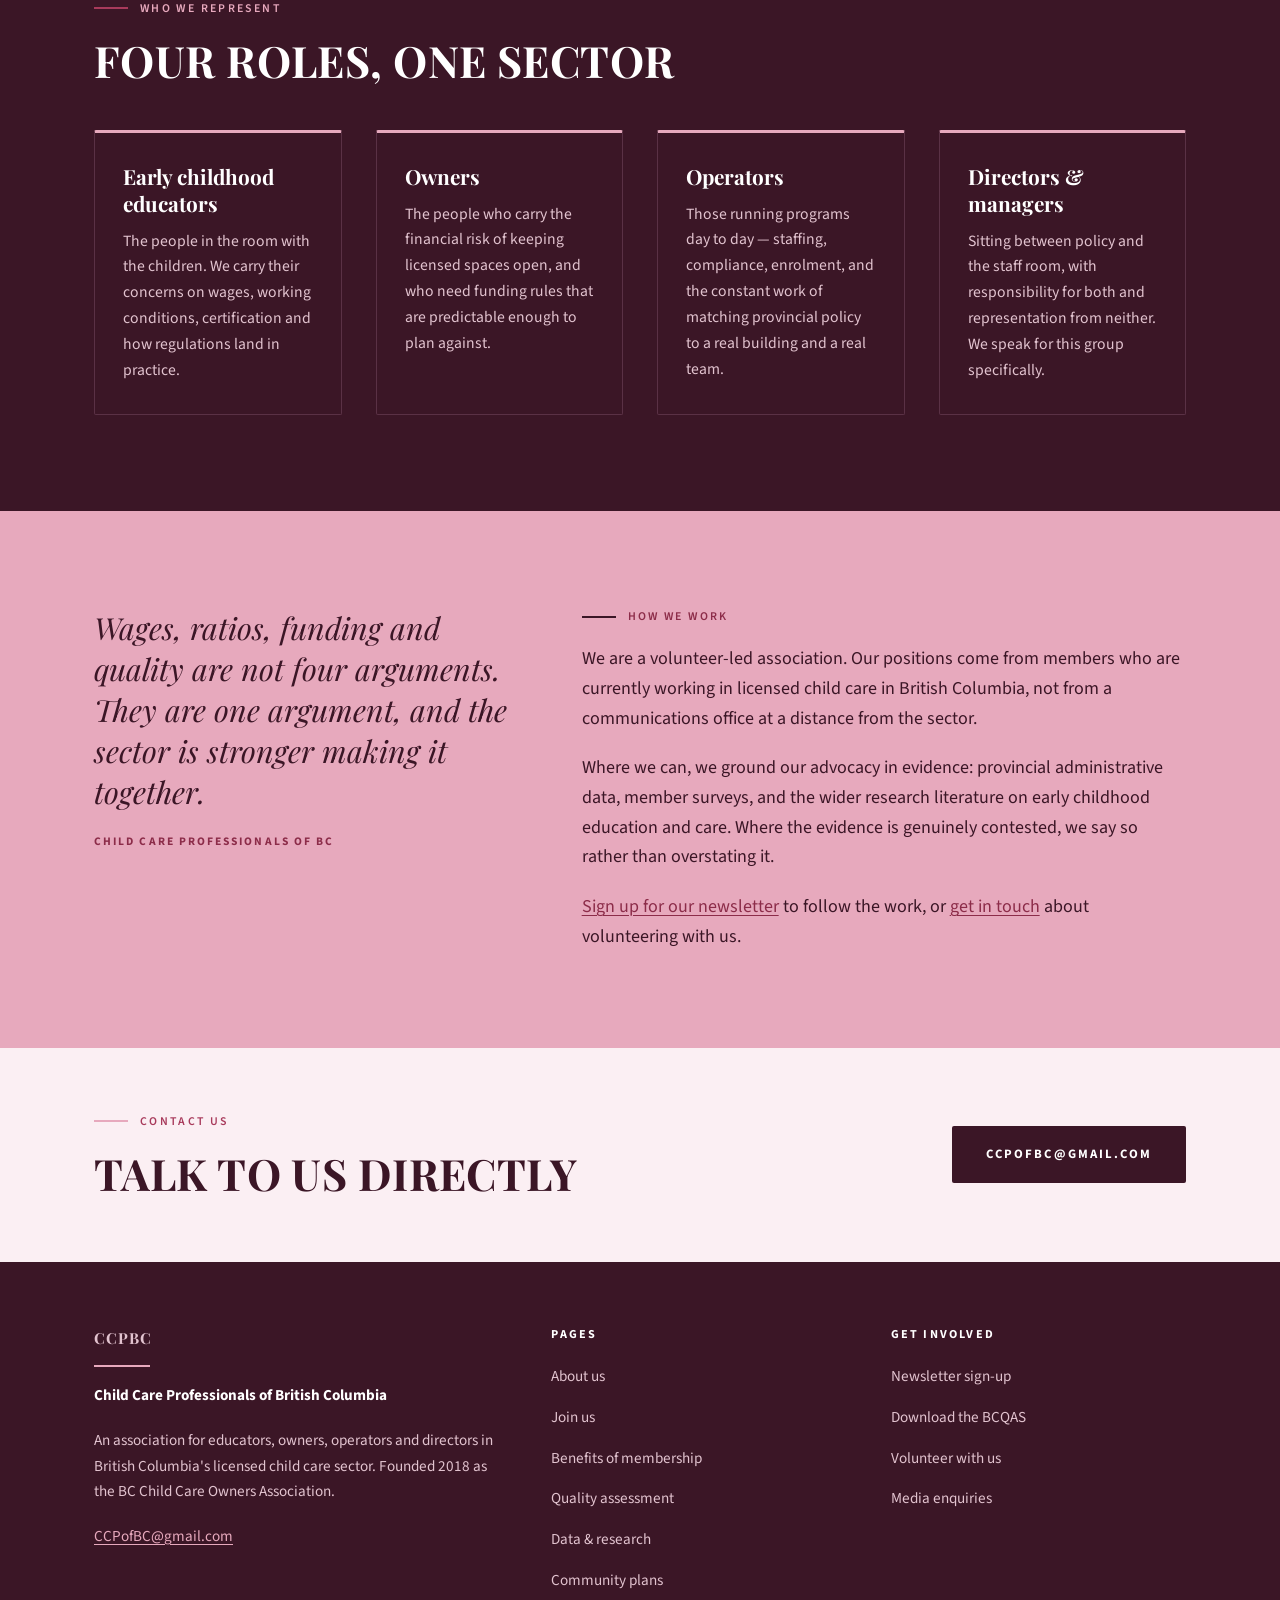
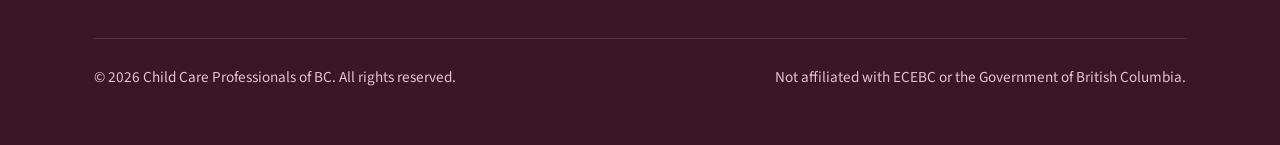
==== commit 74e47aa5: "Add files via upload" ====
--- a/index.html
+++ b/index.html
@@ -223,6 +223,7 @@
           <li><a href="benefits.html">Benefits of membership</a></li>
           <li><a href="quality-assessment.html">Quality assessment</a></li>
           <li><a href="data-research.html">Data &amp; research</a></li>
+          <li><a href="community-plans.html">Community plans</a></li>
         </ul>
       </div>
       <div>
--- a/assets/styles.css
+++ b/assets/styles.css
@@ -136,15 +136,19 @@
 p { margin: 0 0 20px; }
 p:last-child { margin-bottom: 0; }
 
+/* Intro paragraph. Deliberately NOT the display face: Playfair is a high-
+   contrast display type drawn for headlines, and set italic in grey it was
+   hard work to read at paragraph length. Body face, upright, full-strength
+   text colour; the size alone marks it as an intro. */
 .lede {
-  font-family: var(--display);
-  font-style: italic;
+  font-family: var(--body);
+  font-style: normal;
   font-weight: 400;
-  font-size: clamp(1.2rem, 2vw, 1.5rem);
-  line-height: 1.5;
-  color: var(--muted);
-}
-.band--ink .lede { color: #E4CBD5; }
+  font-size: clamp(1.08rem, 1.55vw, 1.26rem);
+  line-height: 1.6;
+  color: var(--plum);
+}
+.band--ink .lede { color: #F0DEE5; }
 .band--petal .lede { color: var(--plum); }
 
 /* Signature: the logo's wash colour, brushed behind a word */
@@ -185,6 +189,20 @@
 
 .actions { display: flex; flex-wrap: wrap; gap: 14px; margin-top: 34px; }
 
+/* Buttons keep their own colours inside tinted bands. The band link rules
+   (.band--ink a, .band--petal a) are more specific than .btn--dark on its
+   own, so without these a button in one of those bands loses its text
+   colour and can fail contrast. */
+.band--ink .btn--dark, .band--petal .btn--dark,
+.band--ink .btn--primary, .band--petal .btn--primary,
+.band--ink .btn--dark:hover, .band--petal .btn--dark:hover,
+.band--ink .btn--primary:hover, .band--petal .btn--primary:hover { color: var(--white); }
+
+.band--petal .btn--ghost { color: var(--plum); border-color: var(--plum); }
+.band--petal .btn--ghost:hover { background: var(--plum); color: var(--white); }
+.band--ink .btn--ghost { color: var(--white); border-color: var(--white); }
+
+
 /* ---------- Header ---------- */
 .topbar {
   position: sticky; top: 0; z-index: 100;
@@ -212,6 +230,7 @@
 
 .nav { display: flex; align-items: center; gap: 22px; }
 .nav a {
+  white-space: nowrap;
   font-family: var(--body);
   font-size: 0.76rem; font-weight: 600;
   letter-spacing: 0.13em; text-transform: uppercase;
@@ -386,7 +405,7 @@
 /* ---------- Download panel ---------- */
 .download {
   display: grid; grid-template-columns: auto 1fr auto;
-  gap: 28px; align-items: center;
+  gap: 28px; align-items: start;
   border: 1px solid var(--petal);
   outline: 1px solid var(--petal);
   outline-offset: 6px;
@@ -482,6 +501,12 @@
 }
 
 /* ---------- Responsive ---------- */
+@media (max-width: 1080px) {
+  /* The full name beside the logo crowds the nav onto two lines here. */
+  .brand__name { display: none; }
+  .nav { gap: 18px; }
+}
+
 @media (max-width: 980px) {
   :root { --band-y: 72px; }
   .grid--4 { grid-template-columns: repeat(2, 1fr); }
